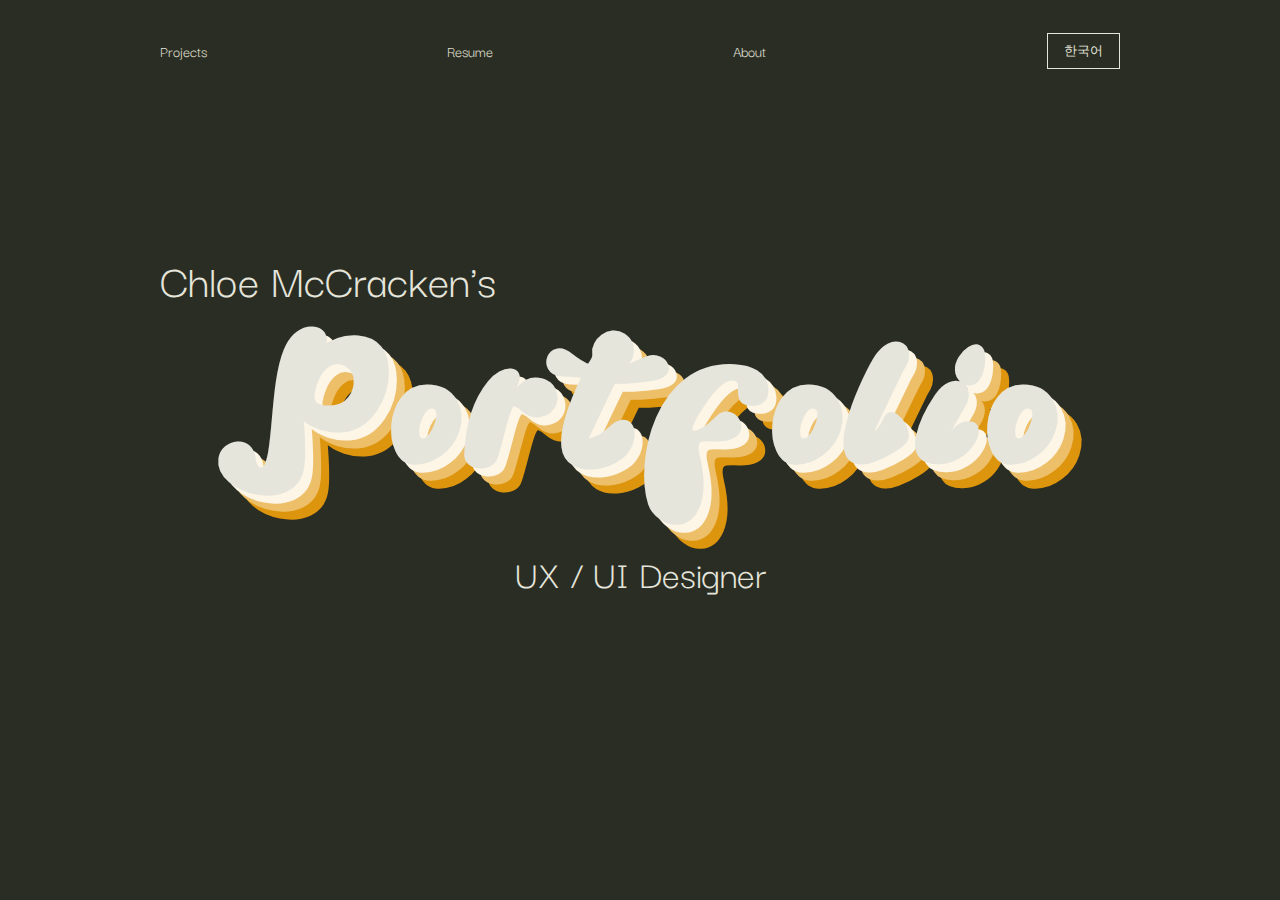
==== index.html @ c8cc7fd8 "init project" ====
<!DOCTYPE html>
<html lang="en">
<head>
  <meta charset="UTF-8" />
  <meta name="viewport" content="width=device-width, initial-scale=1.0" />
  <title>Chloe McCracken's Portfolio</title>
  <link rel="stylesheet" href="styles.css" />
  <script src="https://cdnjs.cloudflare.com/ajax/libs/gsap/3.12.2/gsap.min.js"></script>
</head>
<body id ="indexPage">
  <header>
    <nav>
      <ul>
        <li><a href="projects.html" data-i18n="projects">Projects</a></li>
        <li><a href="resume.pdf" target="_blank" data-i18n="resume">Resume</a></li>
        <li><a href="about.html" data-i18n="about">About</a></li>
      </ul>
      <button id="lang-toggle">한국어</button>
    </nav>
  </header>
  <main class="hero">
    <h1 class="name" data-i18n="name">Chloe McCracken's</h1>
    <div id="portfolio">Portfolio</div>
    <p class="role" data-i18n="role">UX / UI Designer</p>
  </main>
  <script type="module" src="index.js"></script>
  <script type="module" src="script.js"></script>
</body>
</html>
---- styles.css ----
/* Fonts*/
@font-face {
  font-family: KOCHI;
  src: url("fonts/KOCHI.otf") format("opentype");
}
@font-face {
  font-family: Darker;
  src: url("fonts/DarkerGrotesque-VariableFont_wght.ttf") format("opentype");
}

/* Global Styles (Default for English) */
body {
  margin-left: 8rem;
  margin-right: 8rem;
  font-family: 'Darker', sans-serif;
  font-size: 1rem; /* Default font size */
  background: #e9f0e5;
  color: #2a2d23;
}

header nav {
  display: flex;
  justify-content: space-between;
  align-items: center;
  padding: 1rem 2rem;
}

nav ul {
  list-style: none;
  display: flex;
  gap: 15rem;
  padding-left: 0;
}

nav a {
  color: #2a2d23;
  text-decoration: none;
}

button {
  background: none;
  padding: 0.5rem 1rem;
  cursor: pointer;
  border: 1px solid #2a2d23;
  color: #2a2d23;
}

.footer {
  position: fixed;
  left: 0;
  bottom: 0;
  width: 100%;
  height: 3rem;
  background-color: #2a2d23;
}

p {
  text-align: left;
  margin: 0;
}

.hero, .about, .projects {
  height: 90vh;
  display: flex;
  align-items: center;
  justify-content: center;
  flex-direction: column;
  text-align: center;
}

.about {
  flex-direction: row;
  text-align: left;
}

.name {
  font-size: 3rem;
  font-weight: 400;
  text-align: left;
  width: 100%;
  margin: 0;
  padding-bottom: 1rem;
}

.hero {
  height: 73vh;
  display: flex;
  flex-direction: column;
  justify-content: center;
  text-align: center;
  padding: 0 2rem;
}

.hero h2 {
  font-size: 10rem;
  margin: 0;
  padding: 0;
}

.role {
  font-size: 2.5rem;
  margin-top: 1rem;
}

.bio {
  flex: 1;
}

.project-card {
  border: 1px solid #e5e5dc;
  padding: 2rem;
  margin: 1rem;
  cursor: pointer;
}

/* Index Page */
#indexPage {
  background: #2a2d23;
  color: #e5e5dc;
}

#indexPage nav a {
  color: #e5e5dc;
}

#indexPage button {
  /* background: none; */
  border: 1px solid #e5e5dc;
  color: #e5e5dc;
  /* padding: 0.5rem 1rem;
  cursor: pointer; */
}

/* About Page */
#aboutPage #helloTitle {
  font-family: KOCHI;
  font-size: 8rem;
  padding: none;
  margin: none;
}

#aboutPage p:nth-child(2) {
  padding-bottom: 1.5rem;
}

#aboutPage .container {
  display: flex;
  gap: 10rem;
  margin: 0 auto;
}

#aboutPage .column {
  flex: 0, 1;
}

#aboutPage section > p {
  margin-bottom: 2.75rem;
}

#aboutPage h2 {
  font-family: 'KOCHI', sans-serif;
  font-size: 2.75rem;
  margin-top: 3rem;
  margin-bottom: .25rem;
}

#aboutPage h3 {
  font-weight: bold;
  margin-bottom: 0.5rem;
  margin-top: 0.5rem;
}

#aboutPage h3 span {
  font-weight: normal;
  font-size: smaller;
}

#aboutPage h4 {
  margin: 0;
  padding: 0;
  font-weight: bold;
}

#aboutPage ul {
  margin: 0.2rem 0 1rem 1.2rem;
  padding: 0;
}

#aboutPage ul li {
  margin-bottom: 0.2rem;
  list-style-type: none;
  margin-left: -1rem;
}

#aboutPage section {
  margin-bottom: 2rem;
}

#aboutPhoto {
  border-radius: 30%;
  height: 25rem;
  margin-right: 3.5rem;
}

/* Portfolio Animation */
:root {
  --x: -8px;
  --y: -8px;
}

#portfolio {
  font-family: 'KOCHI', sans-serif;
  font-size: 10rem;
  padding: 0;
  margin: 0;
  font-weight: 800;
  letter-spacing: 4px;
  text-shadow:
    calc(var(--x) * -1) calc(var(--y) * -1) 0px oldlace,
    calc(var(--x) * -2) calc(var(--y) * -2) 0px rgb(237, 191, 104),
    calc(var(--x) * -3) calc(var(--y) * -3) 0px rgb(222, 149, 14);
}

/* Default styles (English) */
body.lang-en {
  font-family: 'Darker', sans-serif;
  font-size: 1rem; /* Default font size */
  color: #2a2d23;
}

/* Korean-specific styles */
body.lang-ko {
  font-family: 'KOCHI', sans-serif; /* Use a different font for Korean */
  font-size: 1.2rem; /* Adjust font size for Korean text */
  line-height: 1.6; /* Adjust line height for readability */
  color: #2a2d23; /* Optional: Change text color if needed */
}

/* Example: Adjust specific elements for Korean */
body.lang-ko h1,
body.lang-ko h2,
body.lang-ko h3 {
  font-size: 1.5rem; /* Adjust heading sizes for Korean */
}

body.lang-ko p {
  font-size: 1.1rem; /* Adjust paragraph font size */
}

body.lang-ko .bio {
  text-align: justify; /* Optional: Change text alignment */
}
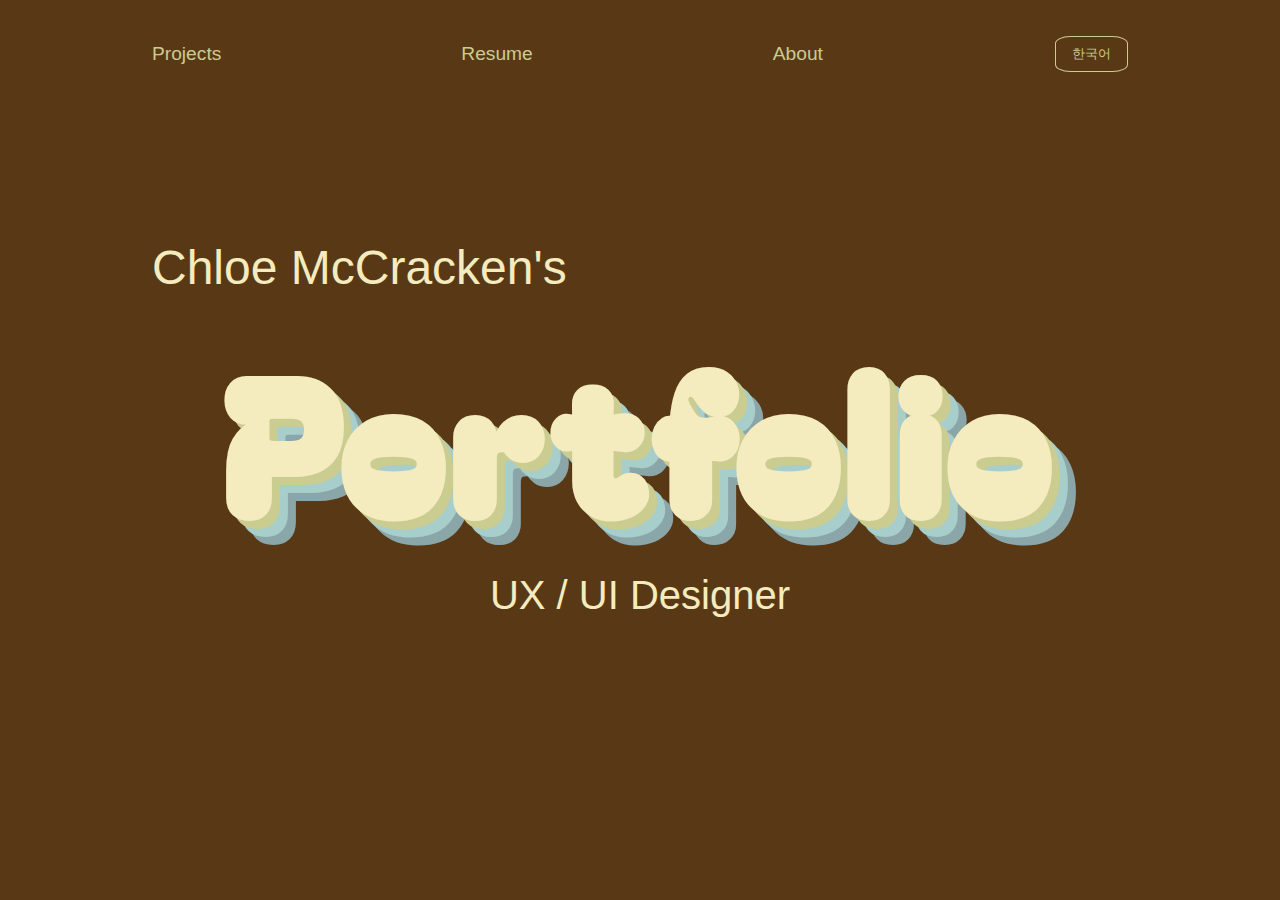
==== commit 8493865f: "about page basic layout" ====
--- a/index.html
+++ b/index.html
@@ -21,10 +21,10 @@
   </header>
   <main class="hero">
     <h1 class="name" data-i18n="name">Chloe McCracken's</h1>
-    <div id="portfolio">Portfolio</div>
+    <div id="portfolio" data-i18n="portfolio">Portfolio</div>
     <p class="role" data-i18n="role">UX / UI Designer</p>
   </main>
-  <script type="module" src="index.js"></script>
-  <script type="module" src="script.js"></script>
+  <script type="module" src="js/index.js"></script>
+  <script type="module" src="js/translation.js"></script>
 </body>
 </html>
--- a/styles.css
+++ b/styles.css
@@ -1,21 +1,21 @@
-/* Fonts*/
+/* Fonts */
 @font-face {
-  font-family: KOCHI;
-  src: url("fonts/KOCHI.otf") format("opentype");
+  font-family: Bagel;
+  src: url("fonts/BagelFatOne-Regular.ttf") format("opentype");
 }
 @font-face {
-  font-family: Darker;
-  src: url("fonts/DarkerGrotesque-VariableFont_wght.ttf") format("opentype");
-}
-
-/* Global Styles (Default for English) */
+  font-family: Gowun;
+  src: url("fonts/GowunDodum-Regular.ttf") format("opentype");
+}
+
+/* Global Styles */
 body {
-  margin-left: 8rem;
-  margin-right: 8rem;
-  font-family: 'Darker', sans-serif;
-  font-size: 1rem; /* Default font size */
-  background: #e9f0e5;
-  color: #2a2d23;
+  margin-left: 7.5rem;
+  margin-right: 7.5rem;
+  font-family: 'Gowun', sans-serif;
+  font-size: 1.2rem; 
+  background: #CACC90;
+  color: #593915;
 }
 
 header nav {
@@ -33,25 +33,58 @@
 }
 
 nav a {
-  color: #2a2d23;
+  color: #593915;
   text-decoration: none;
+  position: relative;
+  display: inline-block;
+  transition: all 0.6s ease-in;
+  animation-duration: 2s;
+}
+
+a:hover {
+  animation-name: pulse;
+  animation-iteration-count: infinite;
 }
 
 button {
   background: none;
   padding: 0.5rem 1rem;
   cursor: pointer;
-  border: 1px solid #2a2d23;
-  color: #2a2d23;
-}
-
-.footer {
-  position: fixed;
-  left: 0;
-  bottom: 0;
-  width: 100%;
-  height: 3rem;
-  background-color: #2a2d23;
+  border: 1px solid #593915;
+  border-radius: 21%;
+  color: #593915;
+  transition: all 0.6s ease-in;
+  animation-duration: 2s;
+}
+
+button:hover {
+  animation-name: pulse; 
+  animation-iteration-count: infinite;
+}
+
+@keyframes pulse {
+  0% {
+    transform: scale(1);
+  }
+  50% {
+    transform: scale(1.3);
+  }
+  100% {
+    transform: scale(1);
+  }
+}
+
+/* decoration boxes */
+.box {
+  position: absolute; 
+  top: 43rem; 
+  left: 0; 
+  width: 100vw; 
+  height: 40%; 
+  z-index: -1; 
+  background-color: #8BA6A9; 
+  aspect-ratio: 3/2;
+  clip-path: ellipse(80% 100% at 50% 0%);
 }
 
 p {
@@ -60,7 +93,7 @@
 }
 
 .hero, .about, .projects {
-  height: 90vh;
+  height: 80vh;
   display: flex;
   align-items: center;
   justify-content: center;
@@ -79,7 +112,7 @@
   text-align: left;
   width: 100%;
   margin: 0;
-  padding-bottom: 1rem;
+  padding-bottom: 0;
 }
 
 .hero {
@@ -99,15 +132,15 @@
 
 .role {
   font-size: 2.5rem;
-  margin-top: 1rem;
 }
 
 .bio {
-  flex: 1;
+  max-width: 600px;
+  flex: 2;
 }
 
 .project-card {
-  border: 1px solid #e5e5dc;
+  border: 1px solid #CACC90;
   padding: 2rem;
   margin: 1rem;
   cursor: pointer;
@@ -115,26 +148,23 @@
 
 /* Index Page */
 #indexPage {
-  background: #2a2d23;
-  color: #e5e5dc;
+  background: #593915;
+  color: #F4EBBE;
 }
 
 #indexPage nav a {
-  color: #e5e5dc;
+  color: #CACC90;
 }
 
 #indexPage button {
-  /* background: none; */
-  border: 1px solid #e5e5dc;
-  color: #e5e5dc;
-  /* padding: 0.5rem 1rem;
-  cursor: pointer; */
+  border: 1px solid #CACC90;
+  color: #CACC90;
 }
 
 /* About Page */
 #aboutPage #helloTitle {
-  font-family: KOCHI;
-  font-size: 8rem;
+  font-family: Bagel;
+  font-size: 6.5rem;
   padding: none;
   margin: none;
 }
@@ -147,6 +177,7 @@
   display: flex;
   gap: 10rem;
   margin: 0 auto;
+  margin-top: 25rem;
 }
 
 #aboutPage .column {
@@ -154,11 +185,11 @@
 }
 
 #aboutPage section > p {
-  margin-bottom: 2.75rem;
+  margin-bottom: 2rem;
 }
 
 #aboutPage h2 {
-  font-family: 'KOCHI', sans-serif;
+  font-family: 'Bagel', sans-serif;
   font-size: 2.75rem;
   margin-top: 3rem;
   margin-bottom: .25rem;
@@ -190,6 +221,7 @@
   margin-bottom: 0.2rem;
   list-style-type: none;
   margin-left: -1rem;
+  font-size: 1rem;
 }
 
 #aboutPage section {
@@ -197,9 +229,40 @@
 }
 
 #aboutPhoto {
-  border-radius: 30%;
-  height: 25rem;
-  margin-right: 3.5rem;
+  flex: 1; 
+  max-width: 450px; 
+  border-radius: 20%;
+  margin-right: 5rem;
+}
+
+/* Contact Section Styles */
+.contact-list {
+  list-style: none;
+  padding: 0;
+  margin: 0;
+}
+
+.contact-list li {
+  display: flex;
+  align-items: center;
+  margin-bottom: 1rem;
+}
+
+.contact-list i {
+  font-size: 1.5rem; /* Adjust icon size */
+  margin-right: 0.5rem; /* Add spacing between icon and text */
+  color: #593915; /* Icon color */
+}
+
+.contact-list a {
+  text-decoration: none;
+  color: #593915;
+  font-size: 1rem;
+  transition: color 0.3s ease;
+}
+
+.contact-list a:hover {
+  color: #8BA6A9; /* Change color on hover */
 }
 
 /* Portfolio Animation */
@@ -209,44 +272,15 @@
 }
 
 #portfolio {
-  font-family: 'KOCHI', sans-serif;
-  font-size: 10rem;
-  padding: 0;
-  margin: 0;
+  font-family: 'Bagel', sans-serif;
+  font-size: 12rem;
   font-weight: 800;
   letter-spacing: 4px;
   text-shadow:
-    calc(var(--x) * -1) calc(var(--y) * -1) 0px oldlace,
-    calc(var(--x) * -2) calc(var(--y) * -2) 0px rgb(237, 191, 104),
-    calc(var(--x) * -3) calc(var(--y) * -3) 0px rgb(222, 149, 14);
-}
-
-/* Default styles (English) */
-body.lang-en {
-  font-family: 'Darker', sans-serif;
-  font-size: 1rem; /* Default font size */
-  color: #2a2d23;
+    calc(var(--x) * -1) calc(var(--y) * -1) 0px #CACC90,
+    calc(var(--x) * -2) calc(var(--y) * -2) 0px #A7CECB,
+    calc(var(--x) * -3) calc(var(--y) * -3) 0px #8BA6A9;
 }
 
 /* Korean-specific styles */
-body.lang-ko {
-  font-family: 'KOCHI', sans-serif; /* Use a different font for Korean */
-  font-size: 1.2rem; /* Adjust font size for Korean text */
-  line-height: 1.6; /* Adjust line height for readability */
-  color: #2a2d23; /* Optional: Change text color if needed */
-}
-
-/* Example: Adjust specific elements for Korean */
-body.lang-ko h1,
-body.lang-ko h2,
-body.lang-ko h3 {
-  font-size: 1.5rem; /* Adjust heading sizes for Korean */
-}
-
-body.lang-ko p {
-  font-size: 1.1rem; /* Adjust paragraph font size */
-}
-
-body.lang-ko .bio {
-  text-align: justify; /* Optional: Change text alignment */
-}+/* body.lang-ko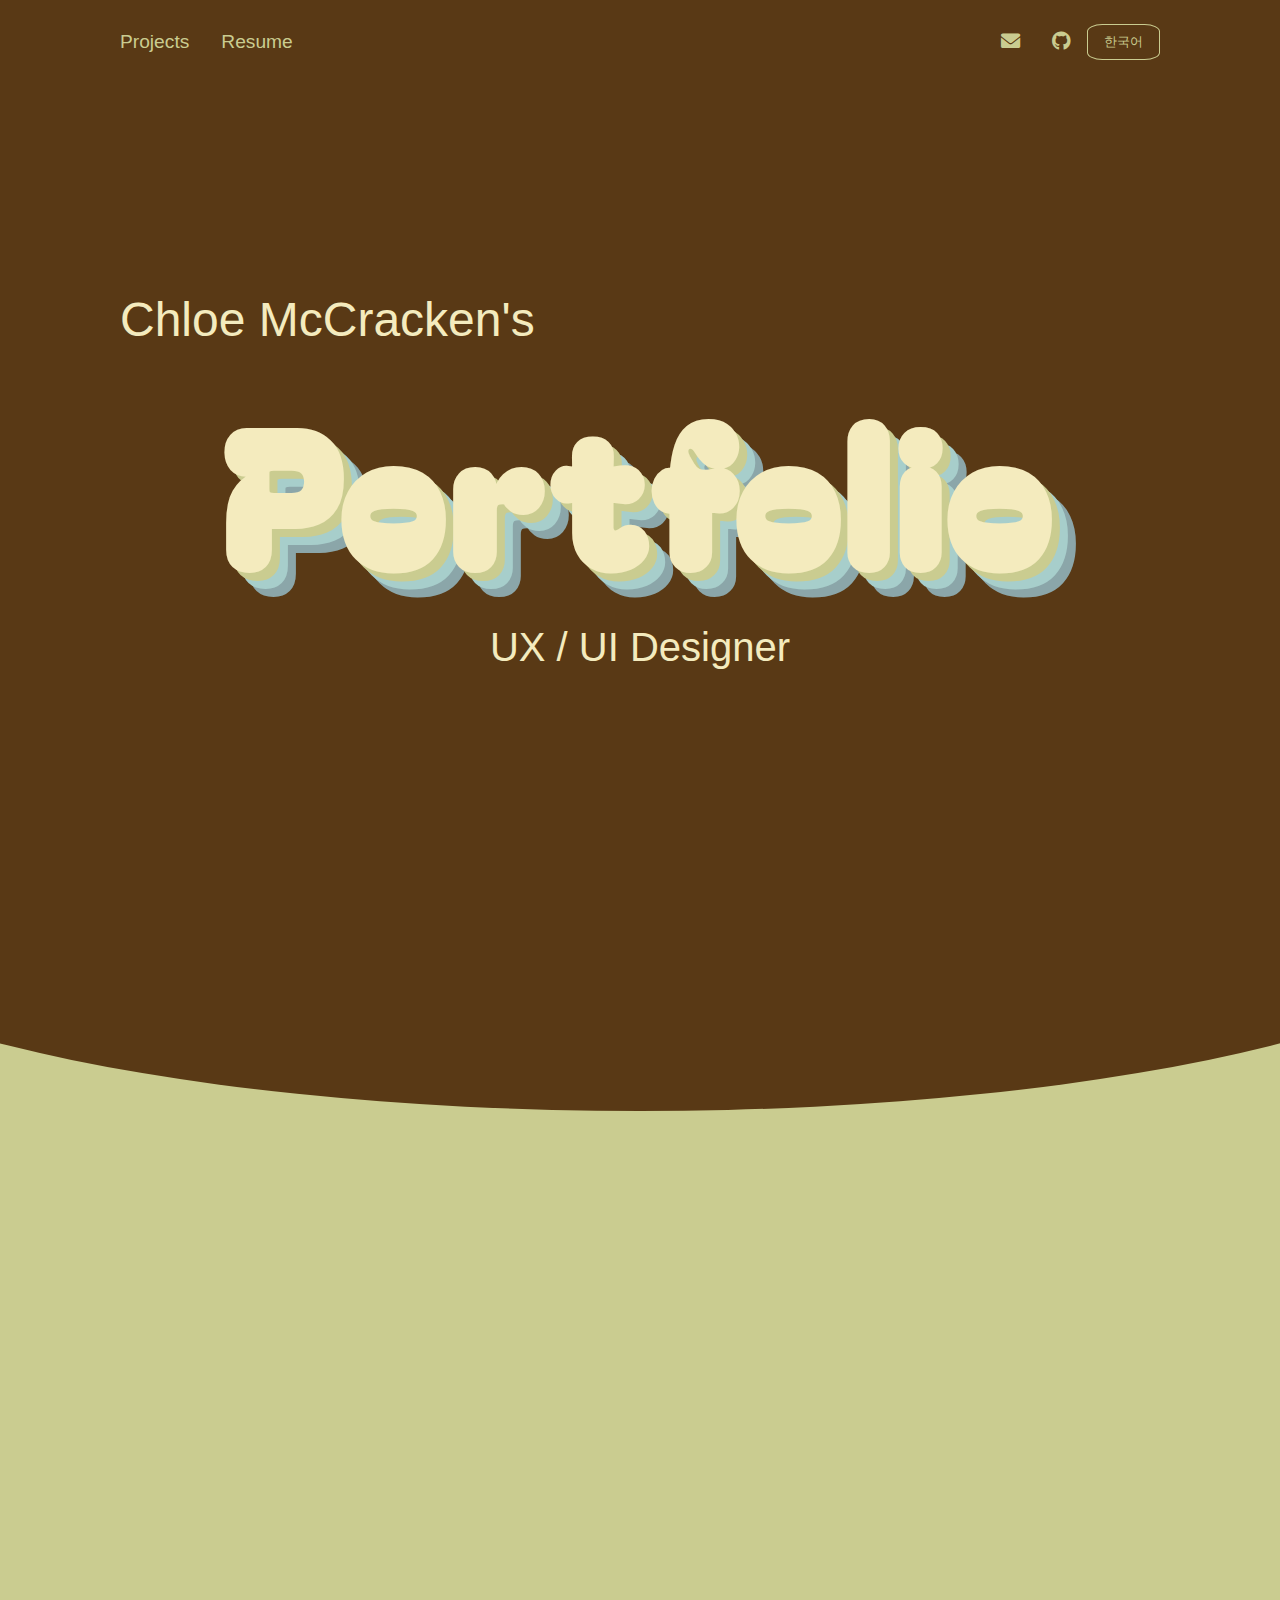
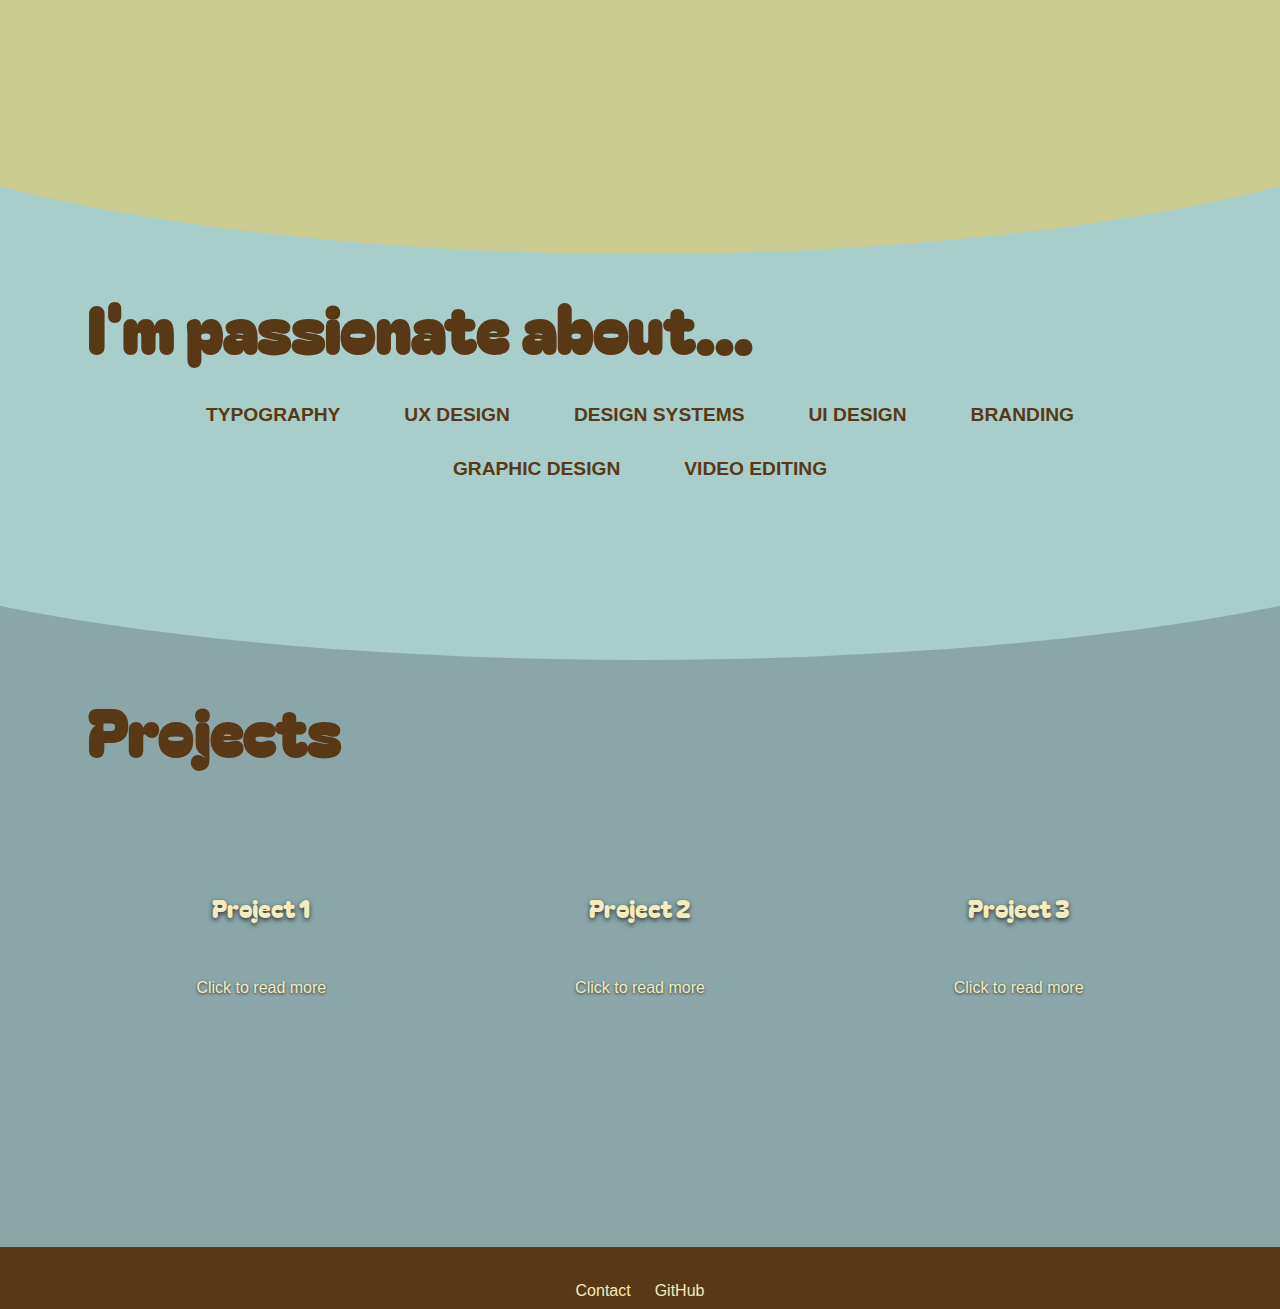
==== commit 4cd717ce: "merging about into index" ====
--- a/index.html
+++ b/index.html
@@ -1,22 +1,30 @@
-
 <!DOCTYPE html>
 <html lang="en">
 <head>
   <meta charset="UTF-8" />
   <meta name="viewport" content="width=device-width, initial-scale=1.0" />
-  <title>Chloe McCracken's Portfolio</title>
+  <title>Chloe's Portfolio</title>
   <link rel="stylesheet" href="styles.css" />
+  <!-- Font Awesome CDN -->
+  <link rel="stylesheet" href="https://cdnjs.cloudflare.com/ajax/libs/font-awesome/6.0.0-beta3/css/all.min.css" />
   <script src="https://cdnjs.cloudflare.com/ajax/libs/gsap/3.12.2/gsap.min.js"></script>
 </head>
 <body id ="indexPage">
   <header>
     <nav>
-      <ul>
-        <li><a href="projects.html" data-i18n="projects">Projects</a></li>
-        <li><a href="resume.pdf" target="_blank" data-i18n="resume">Resume</a></li>
-        <li><a href="about.html" data-i18n="about">About</a></li>
-      </ul>
-      <button id="lang-toggle">한국어</button>
+      <div class="nav-left">
+        <ul>
+          <li><a href="projects.html" data-i18n="projects">Projects</a></li>
+          <li><a href="https://drive.google.com/file/d/1hWbJbYxpncx4ecOXUSwXNhNgWYKPpQ-V/view?usp=share_link" target="_blank" data-i18n="resume">Resume</a></li>
+        </ul>
+      </div>
+      <div class="nav-right">
+        <ul>
+          <li><a href="mailto:chamccra@gmail.com"><i class="fas fa-envelope"></i></a></li>
+          <li><a href="https://github.com/chlomatic16" target="_blank"><i class="fab fa-github"></i></a></li>
+        </ul>
+        <button id="lang-toggle">한국어</button>
+      </div>
     </nav>
   </header>
   <main class="hero">
@@ -24,6 +32,58 @@
     <div id="portfolio" data-i18n="portfolio">Portfolio</div>
     <p class="role" data-i18n="role">UX / UI Designer</p>
   </main>
+  <div class= "box"></div>
+  <!-- About Section -->
+  <section id="aboutSection">
+    <div class="aboutContent">
+      <img src="img/me.png" alt="Photo of Chloe McCracken">
+      <div class="bio">
+        <h1 id="helloTitle" data-i18n="hello">Hello,</h1>
+        <p data-i18n="bio1">Hello, I’m Chloe, a budding UX/UI designer based in Busan, South Korea. I have experience in research, software development, app development, along with UX/UI design.</p>
+        <p data-i18n="bio2">I care deeply about people and the moments that make them. Therefore, I am interested in creating human-centered experiences that make a lasting impact and help connect people.</p>
+      </div>
+    </div>
+  </section>
+  <div class="box-secondary"></div>
+  <section id="passionSection">
+    <h1 id="passion" data-i18n="passion">I'm passionate about...</h1>
+    <div class="passion-grid">
+      <div class="passion-item">Typography</div>
+      <div class="passion-item">UX Design</div>
+      <div class="passion-item">Design Systems</div>
+      <div class="passion-item">UI Design</div>
+      <div class="passion-item">Branding</div>
+      <div class="passion-item">Graphic Design</div>
+      <div class="passion-item">Video Editing</div>
+    </div>
+  </section>
+  <div class="box-three"></div>
+  <section id="projectSection">
+    <h1 id="projects">Projects</h1>
+    <div class="project-grid">
+      <a href="projects/project1.html" class="project-box">
+        <div class="project-image" style="background-image: url('img/project1.jpg');"></div>
+        <div class="project-title">Project 1</div>
+        <div class="project-callout">Click to read more</div>
+      </a>
+      <a href="projects/project2.html" class="project-box">
+        <div class="project-image" style="background-image: url('img/project2.jpg');"></div>
+        <div class="project-title">Project 2</div>
+        <div class="project-callout">Click to read more</div>
+      </a>
+      <a href="projects/project3.html" class="project-box">
+        <div class="project-image" style="background-image: url('img/project3.jpg');"></div>
+        <div class="project-title">Project 3</div>
+        <div class="project-callout">Click to read more</div>
+      </a>
+    </div>
+  </section>
+  <footer class="footer">
+    <ul class="footer-links">
+      <li><a href="mailto:chamccra@gmail.com">Contact</a></li>
+      <li><a href="https://github.com/chlomatic16" target="_blank">GitHub</a></li>
+    </ul>
+  </footer>
   <script type="module" src="js/index.js"></script>
   <script type="module" src="js/translation.js"></script>
 </body>
--- a/styles.css
+++ b/styles.css
@@ -10,12 +10,13 @@
 
 /* Global Styles */
 body {
-  margin-left: 7.5rem;
-  margin-right: 7.5rem;
+  margin-left: 5.5rem;
+  margin-right: 5.5rem;
   font-family: 'Gowun', sans-serif;
   font-size: 1.2rem; 
   background: #CACC90;
   color: #593915;
+  overflow-x: hidden; 
 }
 
 header nav {
@@ -39,6 +40,27 @@
   display: inline-block;
   transition: all 0.6s ease-in;
   animation-duration: 2s;
+}
+
+.nav-left ul, .nav-right ul {
+  list-style: none;
+  display: flex;
+  gap: 2rem;
+  padding-left: 0;
+  margin: 0;
+}
+
+.nav-right {
+  display: flex;
+  align-items: center;
+  gap: 1rem;
+}
+
+.nav-right ul {
+  display: flex;
+  gap: 2rem;
+  margin: 0;
+  padding: 0;
 }
 
 a:hover {
@@ -76,15 +98,25 @@
 
 /* decoration boxes */
 .box {
-  position: absolute; 
-  top: 43rem; 
+  position: absolute;  
   left: 0; 
   width: 100vw; 
-  height: 40%; 
-  z-index: -1; 
-  background-color: #8BA6A9; 
+  height: 25%; 
+  z-index: 1; 
+  background-color: #593915;
   aspect-ratio: 3/2;
-  clip-path: ellipse(80% 100% at 50% 0%);
+  clip-path: ellipse(70% 100% at 50% 0%);
+}
+
+.box-secondary {
+  position: absolute;
+  left: 0;
+  width: 100vw;
+  height: 25%;
+  z-index: 1;
+  background-color: #CACC90; /* Same color as #aboutSection */
+  aspect-ratio: 3/2;
+  clip-path: ellipse(70% 100% at 50% 0%);
 }
 
 p {
@@ -93,7 +125,7 @@
 }
 
 .hero, .about, .projects {
-  height: 80vh;
+  height: 90vh;
   display: flex;
   align-items: center;
   justify-content: center;
@@ -116,7 +148,7 @@
 }
 
 .hero {
-  height: 73vh;
+  height: 90vh;
   display: flex;
   flex-direction: column;
   justify-content: center;
@@ -161,78 +193,61 @@
   color: #CACC90;
 }
 
-/* About Page */
-#aboutPage #helloTitle {
+/* About Section in Index Page */
+#aboutSection {
+  position: relative; 
+  left: -5.5rem; 
+  right: -5.5rem; 
+  background: #CACC90; 
+  color: #593915;
+  width: 100vw; 
+  padding: 18rem 0 0 0; 
+  box-sizing: border-box; 
+}
+
+#aboutSection .aboutContent {
+  max-width: calc(100% - 11rem); 
+  margin: 0 auto; 
+  display: flex;
+  align-items: center;
+  justify-content: center;
+  gap: 2rem; 
+}
+
+#aboutSection img {
+  flex: 1; 
+  max-width: 425px; 
+  border-radius: 20%;
+  border: 15px solid #8BA6A9; 
+  /* box-shadow: 0 8px 15px blue; Add a subtle shadow */
+  margin-right: 5rem;
+}
+
+#aboutSection .bio {
+  flex: 2;
+  max-width: 600px;
+}
+
+#aboutSection #helloTitle {
   font-family: Bagel;
   font-size: 6.5rem;
-  padding: none;
-  margin: none;
-}
-
-#aboutPage p:nth-child(2) {
+  margin: 0;
+}
+
+#aboutSection p {
+  margin: 0;
   padding-bottom: 1.5rem;
 }
 
-#aboutPage .container {
-  display: flex;
-  gap: 10rem;
-  margin: 0 auto;
-  margin-top: 25rem;
-}
-
-#aboutPage .column {
-  flex: 0, 1;
-}
-
-#aboutPage section > p {
-  margin-bottom: 2rem;
-}
-
-#aboutPage h2 {
-  font-family: 'Bagel', sans-serif;
-  font-size: 2.75rem;
-  margin-top: 3rem;
-  margin-bottom: .25rem;
-}
-
-#aboutPage h3 {
-  font-weight: bold;
-  margin-bottom: 0.5rem;
-  margin-top: 0.5rem;
-}
-
-#aboutPage h3 span {
-  font-weight: normal;
-  font-size: smaller;
-}
-
-#aboutPage h4 {
-  margin: 0;
-  padding: 0;
-  font-weight: bold;
-}
-
-#aboutPage ul {
-  margin: 0.2rem 0 1rem 1.2rem;
-  padding: 0;
-}
-
-#aboutPage ul li {
-  margin-bottom: 0.2rem;
-  list-style-type: none;
-  margin-left: -1rem;
-  font-size: 1rem;
-}
-
-#aboutPage section {
-  margin-bottom: 2rem;
-}
-
-#aboutPhoto {
-  flex: 1; 
-  max-width: 450px; 
-  border-radius: 20%;
-  margin-right: 5rem;
+#aboutSection .aboutContent > * {
+  opacity: 0;
+  transform: translateY(20px);
+  transition: opacity 0.6s ease-out, transform 0.6s ease-out;
+}
+
+#aboutSection .aboutContent > *.animate-in {
+  opacity: 1;
+  transform: translateY(0);
 }
 
 /* Contact Section Styles */
@@ -249,9 +264,9 @@
 }
 
 .contact-list i {
-  font-size: 1.5rem; /* Adjust icon size */
-  margin-right: 0.5rem; /* Add spacing between icon and text */
-  color: #593915; /* Icon color */
+  font-size: 1.5rem; 
+  margin-right: 0.5rem; 
+  color: #593915; 
 }
 
 .contact-list a {
@@ -262,7 +277,7 @@
 }
 
 .contact-list a:hover {
-  color: #8BA6A9; /* Change color on hover */
+  color: #8BA6A9; 
 }
 
 /* Portfolio Animation */
@@ -282,5 +297,159 @@
     calc(var(--x) * -3) calc(var(--y) * -3) 0px #8BA6A9;
 }
 
-/* Korean-specific styles */
-/* body.lang-ko+#projectSection {
+  background-color: #8BA6A9; 
+  color: #593915; 
+  padding: 10rem 0 15rem 0;
+  text-align: left;
+  min-height: 50vh; 
+  width: 100vw; 
+  margin-left: -5.5rem; 
+  margin-right: -5.5rem; 
+  box-sizing: border-box; 
+}
+
+#projectSection h1 {
+  font-family: 'Bagel', sans-serif;
+  font-size: 4rem;
+  margin-bottom: 2rem;
+  margin-left: 5.5rem;
+}
+
+/* Passion Section */
+#passionSection {
+  background-color: #A7CECB; 
+  color: #593915; 
+  padding: 13rem 0 0 0;
+  text-align: center;
+  width: 100vw; 
+  margin-left: -5.5rem; 
+  margin-right: -5.5rem; 
+  box-sizing: border-box; 
+}
+
+#passionSection h1 {
+  font-family: 'Bagel', sans-serif;
+  font-size: 4rem;
+  margin-bottom: 2rem;
+  margin-left: 5.5rem; 
+  text-align: left;
+}
+
+.passion-grid {
+  display: flex;
+  flex-wrap: wrap;
+  justify-content: center;
+  gap: 2rem; 
+  margin-left: 5.5rem; 
+  margin-right: 5.5rem; 
+}
+
+.passion-item {
+  position: relative;
+  font-size: 1.2rem;
+  font-weight: bold;
+  color: #593915; 
+  text-transform: uppercase;
+  padding: 0 1rem;
+}
+
+.box-three {
+  position: absolute; 
+  left: 0; 
+  width: 100vw; 
+  height: 20%; 
+  z-index: 1; 
+  background-color: #A7CECB;
+  aspect-ratio: 3/2;
+  clip-path: ellipse(70% 100% at 50% 0%);
+}
+
+.project-grid {
+  display: flex;
+  justify-content: space-between;
+  gap: 2rem;
+  margin: 0 5.5rem;
+}
+
+.project-box {
+  position: relative;
+  flex: 1;
+  overflow: hidden;
+  border-radius: 10px;
+  text-decoration: none;
+  transition: transform 0.3s ease-in-out;
+}
+
+.project-box:hover {
+  transform: scale(1.05);
+}
+
+.project-image {
+  width: 100%;
+  height: 200px;
+  background-size: cover;
+  background-position: center;
+  filter: brightness(0.7);
+  transition: filter 0.3s ease-in-out;
+}
+
+.project-box:hover .project-image {
+  filter: brightness(1);
+}
+
+.project-title {
+  position: absolute;
+  top: 50%;
+  left: 50%;
+  transform: translate(-50%, -50%);
+  font-family: 'Bagel', sans-serif;
+  font-size: 1.5rem;
+  color: #F4EBBE;
+  text-shadow: 0 2px 5px rgba(0, 0, 0, 0.7);
+  text-align: center;
+}
+
+.project-callout {
+  position: absolute;
+  bottom: 10px;
+  left: 50%;
+  transform: translateX(-50%);
+  font-family: 'Gowun', sans-serif;
+  font-size: 1rem;
+  color: #F4EBBE;
+  text-shadow: 0 1px 3px rgba(0, 0, 0, 0.7);
+}
+
+.footer {
+  background-color: #593915; 
+  color: #F4EBBE; 
+  text-align: center;
+  margin-top: 2rem;
+}
+
+.footer p {
+  margin: 0;
+  font-size: 1rem;
+}
+
+.footer-links {
+  list-style: none;
+  padding: 0;
+  margin: 1rem 0 0;
+  display: flex;
+  justify-content: center;
+  gap: 1.5rem;
+}
+
+.footer-links a {
+  color: #F4EBBE;
+  text-decoration: none;
+  font-size: 1rem;
+  transition: color 0.3s ease;
+}
+
+.footer-links a:hover {
+  color: #CACC90; 
+}
+
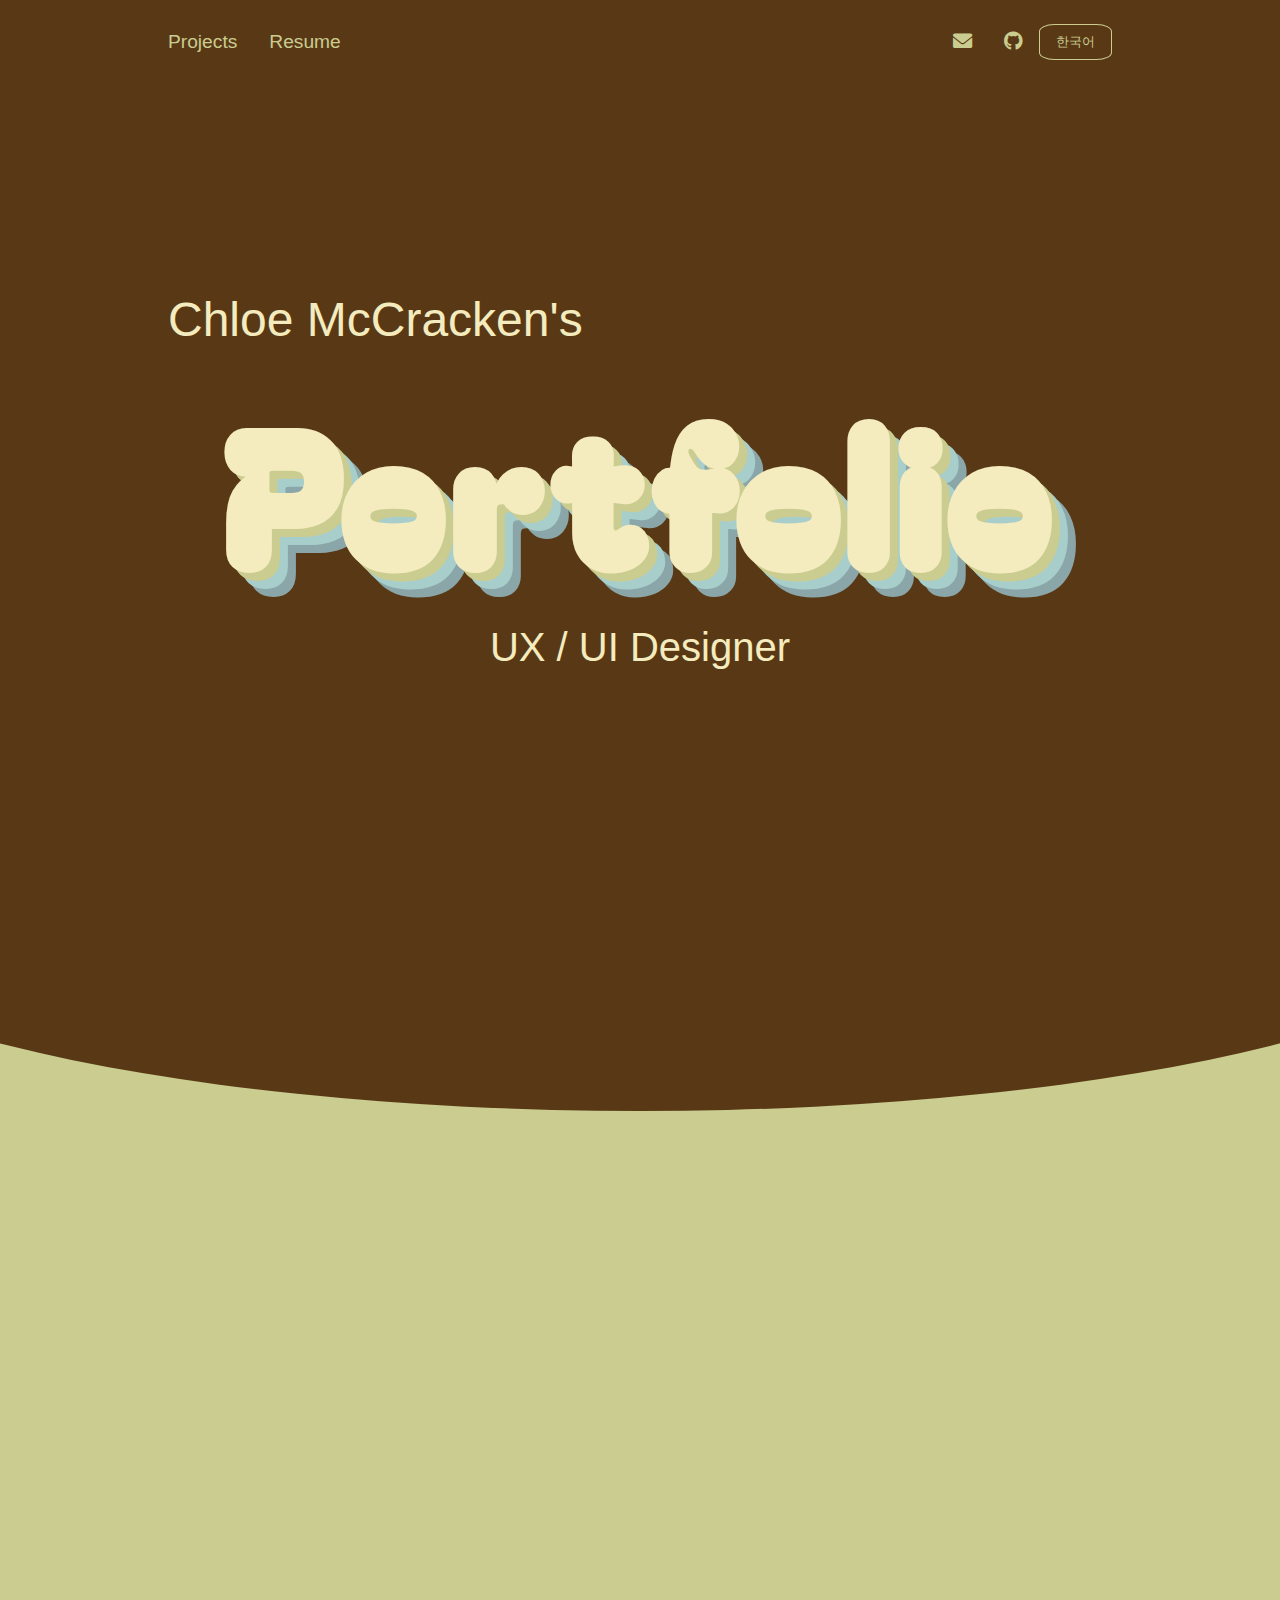
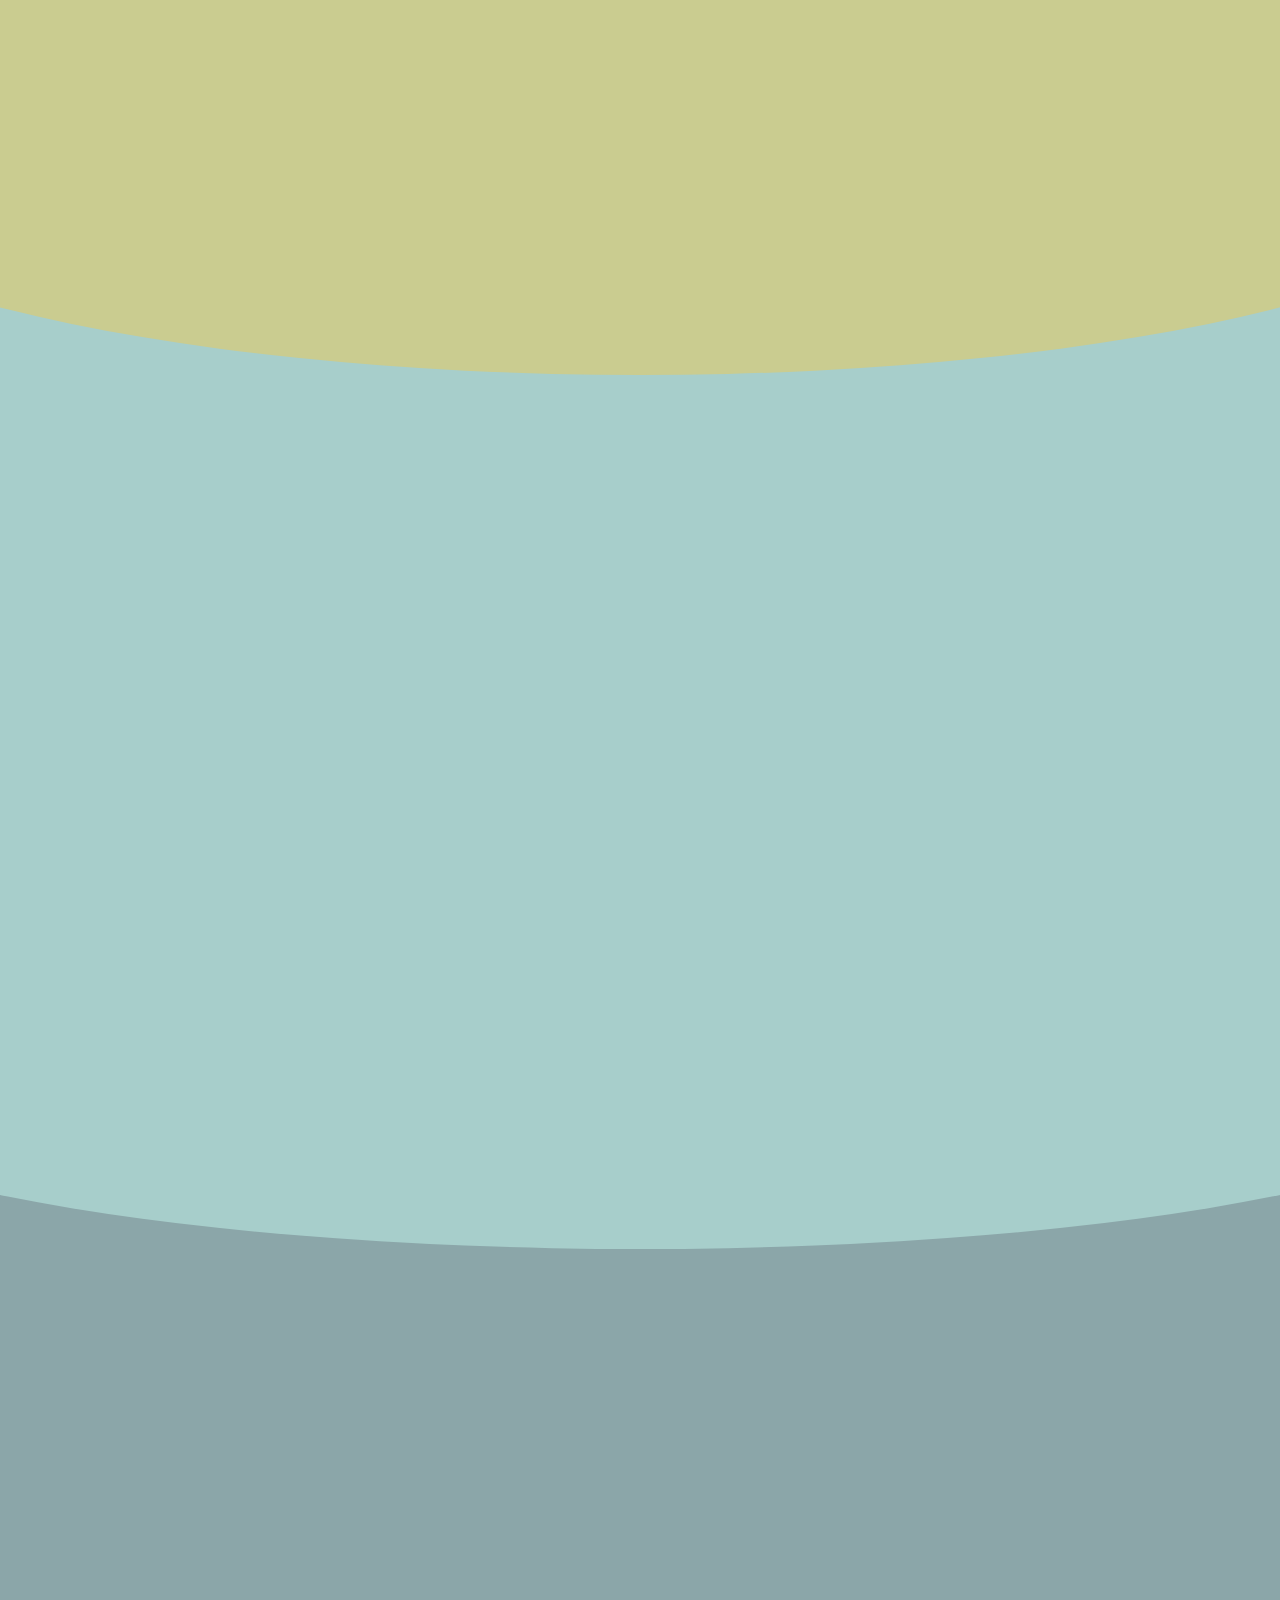
==== commit f3c6d95e: "added appear effect to page sections" ====
--- a/index.html
+++ b/index.html
@@ -1,90 +1,133 @@
 <!DOCTYPE html>
 <html lang="en">
-<head>
-  <meta charset="UTF-8" />
-  <meta name="viewport" content="width=device-width, initial-scale=1.0" />
-  <title>Chloe's Portfolio</title>
-  <link rel="stylesheet" href="styles.css" />
-  <!-- Font Awesome CDN -->
-  <link rel="stylesheet" href="https://cdnjs.cloudflare.com/ajax/libs/font-awesome/6.0.0-beta3/css/all.min.css" />
-  <script src="https://cdnjs.cloudflare.com/ajax/libs/gsap/3.12.2/gsap.min.js"></script>
-</head>
-<body id ="indexPage">
-  <header>
-    <nav>
-      <div class="nav-left">
-        <ul>
-          <li><a href="projects.html" data-i18n="projects">Projects</a></li>
-          <li><a href="https://drive.google.com/file/d/1hWbJbYxpncx4ecOXUSwXNhNgWYKPpQ-V/view?usp=share_link" target="_blank" data-i18n="resume">Resume</a></li>
-        </ul>
+  <head>
+    <meta charset="UTF-8" />
+    <meta name="viewport" content="width=device-width, initial-scale=1.0" />
+    <title>Chloe's Portfolio</title>
+    <link rel="stylesheet" href="styles.css" />
+    <!-- Font Awesome CDN -->
+    <link
+      rel="stylesheet"
+      href="https://cdnjs.cloudflare.com/ajax/libs/font-awesome/6.0.0-beta3/css/all.min.css"
+    />
+    <script src="https://cdnjs.cloudflare.com/ajax/libs/gsap/3.12.2/gsap.min.js"></script>
+  </head>
+  <body id="indexPage">
+    <header>
+      <nav>
+        <div class="nav-left">
+          <ul>
+            <li><a href="projects.html" data-i18n="projects">Projects</a></li>
+            <li>
+              <a
+                href="https://drive.google.com/file/d/1hWbJbYxpncx4ecOXUSwXNhNgWYKPpQ-V/view?usp=share_link"
+                target="_blank"
+                data-i18n="resume"
+                >Resume</a
+              >
+            </li>
+          </ul>
+        </div>
+        <div class="nav-right">
+          <ul>
+            <li>
+              <a href="mailto:chamccra@gmail.com"
+                ><i class="fas fa-envelope"></i
+              ></a>
+            </li>
+            <li>
+              <a href="https://github.com/chlomatic16" target="_blank"
+                ><i class="fab fa-github"></i
+              ></a>
+            </li>
+          </ul>
+          <button id="lang-toggle">한국어</button>
+        </div>
+      </nav>
+    </header>
+    <main class="hero">
+      <h1 class="name" data-i18n="name">Chloe McCracken's</h1>
+      <div id="portfolio" data-i18n="portfolio">Portfolio</div>
+      <p class="role" data-i18n="role">UX / UI Designer</p>
+    </main>
+    <div class="box"></div>
+    <!-- About Section -->
+    <section id="aboutSection">
+      <div class="aboutContent">
+        <img src="img/me.png" alt="Photo of Chloe McCracken" />
+        <div class="bio">
+          <h1 id="helloTitle" data-i18n="hello">Hello,</h1>
+          <p data-i18n="bio1">
+            Hello, I’m Chloe, a budding UX/UI designer based in Busan, South
+            Korea. I have experience in research, software development, app
+            development, along with UX/UI design.
+          </p>
+          <p data-i18n="bio2">
+            I care deeply about people and the moments that make them.
+            Therefore, I am interested in creating human-centered experiences
+            that make a lasting impact and help connect people.
+          </p>
+        </div>
       </div>
-      <div class="nav-right">
-        <ul>
-          <li><a href="mailto:chamccra@gmail.com"><i class="fas fa-envelope"></i></a></li>
-          <li><a href="https://github.com/chlomatic16" target="_blank"><i class="fab fa-github"></i></a></li>
-        </ul>
-        <button id="lang-toggle">한국어</button>
+    </section>
+    <div class="box-secondary"></div>
+    <section id="passionSection">
+      <h1 id="passion" data-i18n="passion">Passions</h1>
+      <div class="passion-grid">
+        <div class="passion-item">
+          <i class="fas fa-pencil-alt"></i> UX Design
+        </div>
+        <div class="passion-item">
+          <i class="fas fa-cogs"></i> Design Systems
+        </div>
+        <div class="passion-item">
+          <i class="fas fa-paint-brush"></i> UI Design
+        </div>
+        <div class="passion-item"><i class="fas fa-bullhorn"></i> Branding</div>
+        <div class="passion-item">
+          <i class="fas fa-image"></i> Graphic Design
+        </div>
       </div>
-    </nav>
-  </header>
-  <main class="hero">
-    <h1 class="name" data-i18n="name">Chloe McCracken's</h1>
-    <div id="portfolio" data-i18n="portfolio">Portfolio</div>
-    <p class="role" data-i18n="role">UX / UI Designer</p>
-  </main>
-  <div class= "box"></div>
-  <!-- About Section -->
-  <section id="aboutSection">
-    <div class="aboutContent">
-      <img src="img/me.png" alt="Photo of Chloe McCracken">
-      <div class="bio">
-        <h1 id="helloTitle" data-i18n="hello">Hello,</h1>
-        <p data-i18n="bio1">Hello, I’m Chloe, a budding UX/UI designer based in Busan, South Korea. I have experience in research, software development, app development, along with UX/UI design.</p>
-        <p data-i18n="bio2">I care deeply about people and the moments that make them. Therefore, I am interested in creating human-centered experiences that make a lasting impact and help connect people.</p>
+    </section>
+    <div class="box-three"></div>
+    <section id="projectSection">
+      <h1 id="projects">Projects</h1>
+      <div class="project-grid">
+        <a href="projects/project1.html" class="project-box">
+          <div
+            class="project-image"
+            style="background-image: url('img/project1.jpg')"
+          ></div>
+          <div class="project-title">Project 1</div>
+          <div class="project-callout">Click to read more</div>
+        </a>
+        <a href="projects/project2.html" class="project-box">
+          <div
+            class="project-image"
+            style="background-image: url('img/project2.jpg')"
+          ></div>
+          <div class="project-title">Project 2</div>
+          <div class="project-callout">Click to read more</div>
+        </a>
+        <a href="projects/project3.html" class="project-box">
+          <div
+            class="project-image"
+            style="background-image: url('img/project3.jpg')"
+          ></div>
+          <div class="project-title">Project 3</div>
+          <div class="project-callout">Click to read more</div>
+        </a>
       </div>
-    </div>
-  </section>
-  <div class="box-secondary"></div>
-  <section id="passionSection">
-    <h1 id="passion" data-i18n="passion">I'm passionate about...</h1>
-    <div class="passion-grid">
-      <div class="passion-item">Typography</div>
-      <div class="passion-item">UX Design</div>
-      <div class="passion-item">Design Systems</div>
-      <div class="passion-item">UI Design</div>
-      <div class="passion-item">Branding</div>
-      <div class="passion-item">Graphic Design</div>
-      <div class="passion-item">Video Editing</div>
-    </div>
-  </section>
-  <div class="box-three"></div>
-  <section id="projectSection">
-    <h1 id="projects">Projects</h1>
-    <div class="project-grid">
-      <a href="projects/project1.html" class="project-box">
-        <div class="project-image" style="background-image: url('img/project1.jpg');"></div>
-        <div class="project-title">Project 1</div>
-        <div class="project-callout">Click to read more</div>
-      </a>
-      <a href="projects/project2.html" class="project-box">
-        <div class="project-image" style="background-image: url('img/project2.jpg');"></div>
-        <div class="project-title">Project 2</div>
-        <div class="project-callout">Click to read more</div>
-      </a>
-      <a href="projects/project3.html" class="project-box">
-        <div class="project-image" style="background-image: url('img/project3.jpg');"></div>
-        <div class="project-title">Project 3</div>
-        <div class="project-callout">Click to read more</div>
-      </a>
-    </div>
-  </section>
-  <footer class="footer">
-    <ul class="footer-links">
-      <li><a href="mailto:chamccra@gmail.com">Contact</a></li>
-      <li><a href="https://github.com/chlomatic16" target="_blank">GitHub</a></li>
-    </ul>
-  </footer>
-  <script type="module" src="js/index.js"></script>
-  <script type="module" src="js/translation.js"></script>
-</body>
+    </section>
+    <footer class="footer">
+      <!-- <ul class="footer-links">
+        <li><a href="mailto:chamccra@gmail.com">Contact</a></li>
+        <li>
+          <a href="https://github.com/chlomatic16" target="_blank">GitHub</a>
+        </li>
+      </ul> -->
+    </footer>
+    <script type="module" src="js/index.js"></script>
+    <script type="module" src="js/translation.js"></script>
+  </body>
 </html>
--- a/styles.css
+++ b/styles.css
@@ -10,13 +10,13 @@
 
 /* Global Styles */
 body {
-  margin-left: 5.5rem;
-  margin-right: 5.5rem;
-  font-family: 'Gowun', sans-serif;
-  font-size: 1.2rem; 
-  background: #CACC90;
-  color: #593915;
-  overflow-x: hidden; 
+  margin-left: 8.5rem;
+  margin-right: 8.5rem;
+  font-family: "Gowun", sans-serif;
+  font-size: 1.2rem;
+  background: #cacc90;
+  color: #593915;
+  overflow-x: hidden;
 }
 
 header nav {
@@ -42,7 +42,8 @@
   animation-duration: 2s;
 }
 
-.nav-left ul, .nav-right ul {
+.nav-left ul,
+.nav-right ul {
   list-style: none;
   display: flex;
   gap: 2rem;
@@ -80,7 +81,7 @@
 }
 
 button:hover {
-  animation-name: pulse; 
+  animation-name: pulse;
   animation-iteration-count: infinite;
 }
 
@@ -98,11 +99,11 @@
 
 /* decoration boxes */
 .box {
-  position: absolute;  
-  left: 0; 
-  width: 100vw; 
-  height: 25%; 
-  z-index: 1; 
+  position: absolute;
+  left: 0;
+  width: 100vw;
+  height: 25%;
+  z-index: 1;
   background-color: #593915;
   aspect-ratio: 3/2;
   clip-path: ellipse(70% 100% at 50% 0%);
@@ -114,7 +115,7 @@
   width: 100vw;
   height: 25%;
   z-index: 1;
-  background-color: #CACC90; /* Same color as #aboutSection */
+  background-color: #cacc90;
   aspect-ratio: 3/2;
   clip-path: ellipse(70% 100% at 50% 0%);
 }
@@ -124,7 +125,9 @@
   margin: 0;
 }
 
-.hero, .about, .projects {
+.hero,
+.about,
+.projects {
   height: 90vh;
   display: flex;
   align-items: center;
@@ -172,7 +175,7 @@
 }
 
 .project-card {
-  border: 1px solid #CACC90;
+  border: 1px solid #cacc90;
   padding: 2rem;
   margin: 1rem;
   cursor: pointer;
@@ -181,46 +184,45 @@
 /* Index Page */
 #indexPage {
   background: #593915;
-  color: #F4EBBE;
+  color: #f4ebbe;
 }
 
 #indexPage nav a {
-  color: #CACC90;
+  color: #cacc90;
 }
 
 #indexPage button {
-  border: 1px solid #CACC90;
-  color: #CACC90;
+  border: 1px solid #cacc90;
+  color: #cacc90;
 }
 
 /* About Section in Index Page */
 #aboutSection {
-  position: relative; 
-  left: -5.5rem; 
-  right: -5.5rem; 
-  background: #CACC90; 
-  color: #593915;
-  width: 100vw; 
-  padding: 18rem 0 0 0; 
-  box-sizing: border-box; 
+  position: relative;
+  left: -8.5rem;
+  right: -8.5rem;
+  background: #cacc90;
+  color: #593915;
+  width: 100vw;
+  padding: 18rem 0 0 0;
+  box-sizing: border-box;
 }
 
 #aboutSection .aboutContent {
-  max-width: calc(100% - 11rem); 
-  margin: 0 auto; 
+  max-width: calc(100% - 11rem);
+  margin: 6rem 0 auto 0;
   display: flex;
   align-items: center;
   justify-content: center;
-  gap: 2rem; 
+  gap: 2rem;
 }
 
 #aboutSection img {
-  flex: 1; 
-  max-width: 425px; 
+  flex: 1;
+  max-width: 450px;
   border-radius: 20%;
-  border: 15px solid #8BA6A9; 
-  /* box-shadow: 0 8px 15px blue; Add a subtle shadow */
-  margin-right: 5rem;
+  border: 15px solid #8ba6a9;
+  margin-right: 3rem;
 }
 
 #aboutSection .bio {
@@ -264,9 +266,9 @@
 }
 
 .contact-list i {
-  font-size: 1.5rem; 
-  margin-right: 0.5rem; 
-  color: #593915; 
+  font-size: 1.5rem;
+  margin-right: 0.5rem;
+  color: #593915;
 }
 
 .contact-list a {
@@ -277,7 +279,7 @@
 }
 
 .contact-list a:hover {
-  color: #8BA6A9; 
+  color: #8ba6a9;
 }
 
 /* Portfolio Animation */
@@ -287,80 +289,96 @@
 }
 
 #portfolio {
-  font-family: 'Bagel', sans-serif;
+  font-family: "Bagel", sans-serif;
   font-size: 12rem;
   font-weight: 800;
   letter-spacing: 4px;
-  text-shadow:
-    calc(var(--x) * -1) calc(var(--y) * -1) 0px #CACC90,
-    calc(var(--x) * -2) calc(var(--y) * -2) 0px #A7CECB,
-    calc(var(--x) * -3) calc(var(--y) * -3) 0px #8BA6A9;
+  text-shadow: calc(var(--x) * -1) calc(var(--y) * -1) 0px #cacc90,
+    calc(var(--x) * -2) calc(var(--y) * -2) 0px #a7cecb,
+    calc(var(--x) * -3) calc(var(--y) * -3) 0px #8ba6a9;
 }
 
 #projectSection {
-  background-color: #8BA6A9; 
-  color: #593915; 
+  background-color: #8ba6a9;
+  color: #593915;
   padding: 10rem 0 15rem 0;
   text-align: left;
-  min-height: 50vh; 
-  width: 100vw; 
-  margin-left: -5.5rem; 
-  margin-right: -5.5rem; 
-  box-sizing: border-box; 
+  min-height: 50vh;
+  width: 100vw;
+  margin-left: -8.5rem;
+  margin-right: -8.5rem;
+  box-sizing: border-box;
 }
 
 #projectSection h1 {
-  font-family: 'Bagel', sans-serif;
-  font-size: 4rem;
-  margin-bottom: 2rem;
-  margin-left: 5.5rem;
+  font-family: "Bagel", sans-serif;
+  font-size: 5.5rem;
+  margin: 10rem 10rem 0;
+  opacity: 0;
+  transform: translateY(20px);
+  transition: opacity 0.6s ease-out, transform 0.6s ease-out;
+}
+
+#projectSection h1.animate-in {
+  opacity: 1;
+  transform: translateY(0);
 }
 
 /* Passion Section */
 #passionSection {
-  background-color: #A7CECB; 
-  color: #593915; 
+  background-color: #a7cecb;
+  color: #593915;
   padding: 13rem 0 0 0;
   text-align: center;
-  width: 100vw; 
-  margin-left: -5.5rem; 
-  margin-right: -5.5rem; 
-  box-sizing: border-box; 
+  width: 100vw;
+  margin-left: -8.5rem;
+  margin-right: -8.5rem;
+  box-sizing: border-box;
 }
 
 #passionSection h1 {
-  font-family: 'Bagel', sans-serif;
-  font-size: 4rem;
+  font-family: "Bagel", sans-serif;
+  font-size: 5.5rem;
   margin-bottom: 2rem;
-  margin-left: 5.5rem; 
+  margin-left: 10rem;
+  margin-top: 10rem;
   text-align: left;
+  opacity: 0;
+  transform: translateY(20px);
+  transition: opacity 0.6s ease-out, transform 0.6s ease-out;
+}
+
+#passionSection h1.animate-in {
+  opacity: 1;
+  transform: translateY(0);
 }
 
 .passion-grid {
   display: flex;
   flex-wrap: wrap;
   justify-content: center;
-  gap: 2rem; 
-  margin-left: 5.5rem; 
-  margin-right: 5.5rem; 
+  gap: 2rem;
+  margin: 0 38rem;
 }
 
 .passion-item {
-  position: relative;
-  font-size: 1.2rem;
-  font-weight: bold;
-  color: #593915; 
-  text-transform: uppercase;
-  padding: 0 1rem;
+  opacity: 0;
+  transform: translateY(20px);
+  transition: opacity 0.6s ease-out, transform 0.6s ease-out;
+}
+
+.passion-item.animate-in {
+  opacity: 1;
+  transform: translateY(0);
 }
 
 .box-three {
-  position: absolute; 
-  left: 0; 
-  width: 100vw; 
-  height: 20%; 
-  z-index: 1; 
-  background-color: #A7CECB;
+  position: absolute;
+  left: 0;
+  width: 100vw;
+  height: 20%;
+  z-index: 1;
+  background-color: #a7cecb;
   aspect-ratio: 3/2;
   clip-path: ellipse(70% 100% at 50% 0%);
 }
@@ -369,7 +387,7 @@
   display: flex;
   justify-content: space-between;
   gap: 2rem;
-  margin: 0 5.5rem;
+  margin: 0 8.5rem;
 }
 
 .project-box {
@@ -379,10 +397,18 @@
   border-radius: 10px;
   text-decoration: none;
   transition: transform 0.3s ease-in-out;
+  opacity: 0;
+  transform: translateY(20px);
+  transition: opacity 0.6s ease-out, transform 0.6s ease-out;
 }
 
 .project-box:hover {
   transform: scale(1.05);
+}
+
+.project-box.animate-in {
+  opacity: 1;
+  transform: translateY(0);
 }
 
 .project-image {
@@ -403,9 +429,9 @@
   top: 50%;
   left: 50%;
   transform: translate(-50%, -50%);
-  font-family: 'Bagel', sans-serif;
+  font-family: "Bagel", sans-serif;
   font-size: 1.5rem;
-  color: #F4EBBE;
+  color: #f4ebbe;
   text-shadow: 0 2px 5px rgba(0, 0, 0, 0.7);
   text-align: center;
 }
@@ -415,15 +441,15 @@
   bottom: 10px;
   left: 50%;
   transform: translateX(-50%);
-  font-family: 'Gowun', sans-serif;
+  font-family: "Gowun", sans-serif;
   font-size: 1rem;
-  color: #F4EBBE;
+  color: #f4ebbe;
   text-shadow: 0 1px 3px rgba(0, 0, 0, 0.7);
 }
 
 .footer {
-  background-color: #593915; 
-  color: #F4EBBE; 
+  background-color: #593915;
+  color: #f4ebbe;
   text-align: center;
   margin-top: 2rem;
 }
@@ -443,13 +469,12 @@
 }
 
 .footer-links a {
-  color: #F4EBBE;
+  color: #f4ebbe;
   text-decoration: none;
   font-size: 1rem;
   transition: color 0.3s ease;
 }
 
 .footer-links a:hover {
-  color: #CACC90; 
-}
-
+  color: #cacc90;
+}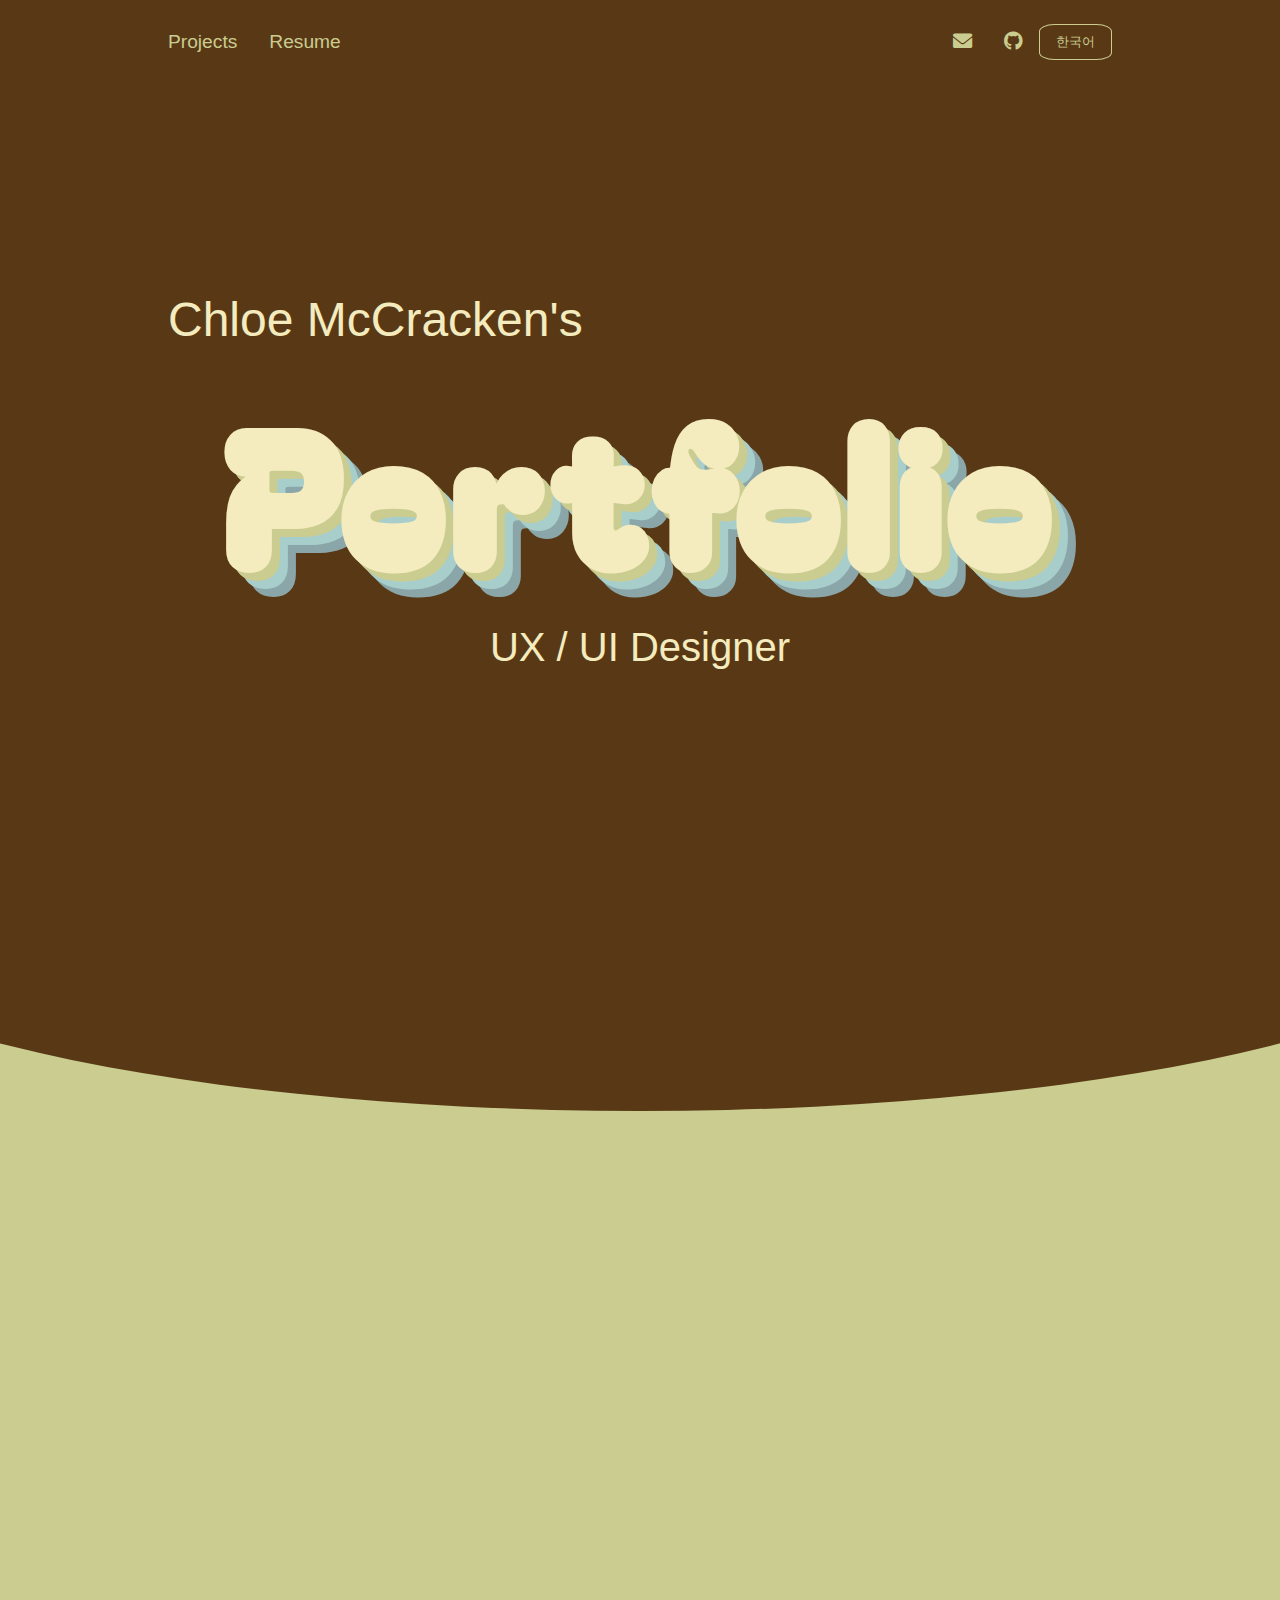
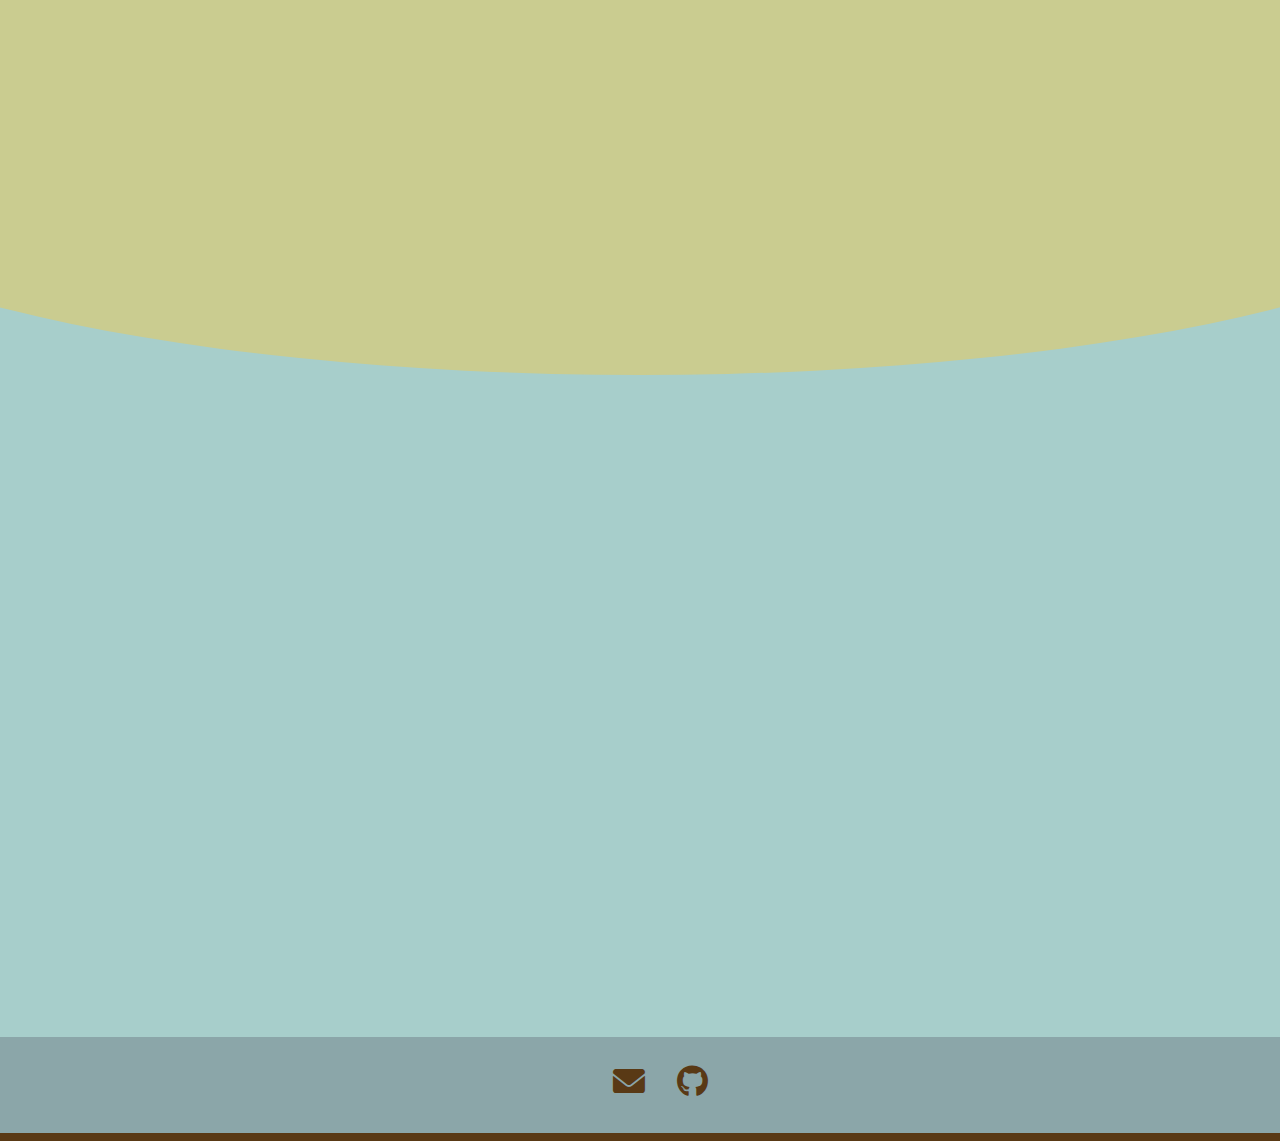
==== commit 2b27a868: "removed passion section" ====
--- a/index.html
+++ b/index.html
@@ -71,25 +71,6 @@
       </div>
     </section>
     <div class="box-secondary"></div>
-    <section id="passionSection">
-      <h1 id="passion" data-i18n="passion">Passions</h1>
-      <div class="passion-grid">
-        <div class="passion-item">
-          <i class="fas fa-pencil-alt"></i> UX Design
-        </div>
-        <div class="passion-item">
-          <i class="fas fa-cogs"></i> Design Systems
-        </div>
-        <div class="passion-item">
-          <i class="fas fa-paint-brush"></i> UI Design
-        </div>
-        <div class="passion-item"><i class="fas fa-bullhorn"></i> Branding</div>
-        <div class="passion-item">
-          <i class="fas fa-image"></i> Graphic Design
-        </div>
-      </div>
-    </section>
-    <div class="box-three"></div>
     <section id="projectSection">
       <h1 id="projects">Projects</h1>
       <div class="project-grid">
@@ -120,12 +101,18 @@
       </div>
     </section>
     <footer class="footer">
-      <!-- <ul class="footer-links">
-        <li><a href="mailto:chamccra@gmail.com">Contact</a></li>
+      <ul>
         <li>
-          <a href="https://github.com/chlomatic16" target="_blank">GitHub</a>
+          <a href="mailto:chamccra@gmail.com"
+            ><i class="fas fa-envelope"></i
+          ></a>
         </li>
-      </ul> -->
+        <li>
+          <a href="https://github.com/chlomatic16" target="_blank"
+            ><i class="fab fa-github"></i
+          ></a>
+        </li>
+      </ul>
     </footer>
     <script type="module" src="js/index.js"></script>
     <script type="module" src="js/translation.js"></script>
--- a/styles.css
+++ b/styles.css
@@ -126,8 +126,7 @@
 }
 
 .hero,
-.about,
-.projects {
+.about {
   height: 90vh;
   display: flex;
   align-items: center;
@@ -172,13 +171,6 @@
 .bio {
   max-width: 600px;
   flex: 2;
-}
-
-.project-card {
-  border: 1px solid #cacc90;
-  padding: 2rem;
-  margin: 1rem;
-  cursor: pointer;
 }
 
 /* Index Page */
@@ -209,7 +201,6 @@
 }
 
 #aboutSection .aboutContent {
-  max-width: calc(100% - 11rem);
   margin: 6rem 0 auto 0;
   display: flex;
   align-items: center;
@@ -250,36 +241,6 @@
 #aboutSection .aboutContent > *.animate-in {
   opacity: 1;
   transform: translateY(0);
-}
-
-/* Contact Section Styles */
-.contact-list {
-  list-style: none;
-  padding: 0;
-  margin: 0;
-}
-
-.contact-list li {
-  display: flex;
-  align-items: center;
-  margin-bottom: 1rem;
-}
-
-.contact-list i {
-  font-size: 1.5rem;
-  margin-right: 0.5rem;
-  color: #593915;
-}
-
-.contact-list a {
-  text-decoration: none;
-  color: #593915;
-  font-size: 1rem;
-  transition: color 0.3s ease;
-}
-
-.contact-list a:hover {
-  color: #8ba6a9;
 }
 
 /* Portfolio Animation */
@@ -299,7 +260,7 @@
 }
 
 #projectSection {
-  background-color: #8ba6a9;
+  background-color: #a7cecb;
   color: #593915;
   padding: 10rem 0 15rem 0;
   text-align: left;
@@ -324,65 +285,6 @@
   transform: translateY(0);
 }
 
-/* Passion Section */
-#passionSection {
-  background-color: #a7cecb;
-  color: #593915;
-  padding: 13rem 0 0 0;
-  text-align: center;
-  width: 100vw;
-  margin-left: -8.5rem;
-  margin-right: -8.5rem;
-  box-sizing: border-box;
-}
-
-#passionSection h1 {
-  font-family: "Bagel", sans-serif;
-  font-size: 5.5rem;
-  margin-bottom: 2rem;
-  margin-left: 10rem;
-  margin-top: 10rem;
-  text-align: left;
-  opacity: 0;
-  transform: translateY(20px);
-  transition: opacity 0.6s ease-out, transform 0.6s ease-out;
-}
-
-#passionSection h1.animate-in {
-  opacity: 1;
-  transform: translateY(0);
-}
-
-.passion-grid {
-  display: flex;
-  flex-wrap: wrap;
-  justify-content: center;
-  gap: 2rem;
-  margin: 0 38rem;
-}
-
-.passion-item {
-  opacity: 0;
-  transform: translateY(20px);
-  transition: opacity 0.6s ease-out, transform 0.6s ease-out;
-}
-
-.passion-item.animate-in {
-  opacity: 1;
-  transform: translateY(0);
-}
-
-.box-three {
-  position: absolute;
-  left: 0;
-  width: 100vw;
-  height: 20%;
-  z-index: 1;
-  background-color: #a7cecb;
-  aspect-ratio: 3/2;
-  clip-path: ellipse(70% 100% at 50% 0%);
-}
-
 .project-grid {
   display: flex;
   justify-content: space-between;
@@ -391,7 +293,6 @@
 }
 
 .project-box {
-  position: relative;
   flex: 1;
   overflow: hidden;
   border-radius: 10px;
@@ -431,8 +332,7 @@
   transform: translate(-50%, -50%);
   font-family: "Bagel", sans-serif;
   font-size: 1.5rem;
-  color: #f4ebbe;
-  text-shadow: 0 2px 5px rgba(0, 0, 0, 0.7);
+  color: #593915;
   text-align: center;
 }
 
@@ -443,38 +343,32 @@
   transform: translateX(-50%);
   font-family: "Gowun", sans-serif;
   font-size: 1rem;
-  color: #f4ebbe;
-  text-shadow: 0 1px 3px rgba(0, 0, 0, 0.7);
+  color: #593915;
 }
 
 .footer {
-  background-color: #593915;
-  color: #f4ebbe;
-  text-align: center;
-  margin-top: 2rem;
-}
-
-.footer p {
-  margin: 0;
-  font-size: 1rem;
-}
-
-.footer-links {
-  list-style: none;
-  padding: 0;
-  margin: 1rem 0 0;
+  background-color: #8ba6a9;
+  margin-left: -10rem;
+  margin-right: -10rem;
+  height: 6rem;
   display: flex;
   justify-content: center;
   gap: 1.5rem;
 }
 
-.footer-links a {
-  color: #f4ebbe;
-  text-decoration: none;
-  font-size: 1rem;
+.footer ul {
+  list-style: none;
+  display: flex;
+  gap: 2rem;
+  padding-top: 0.5rem;
+}
+
+.footer a {
+  color: #593915;
+  font-size: 2rem;
   transition: color 0.3s ease;
 }
 
-.footer-links a:hover {
+.footer a:hover {
   color: #cacc90;
-}+}
